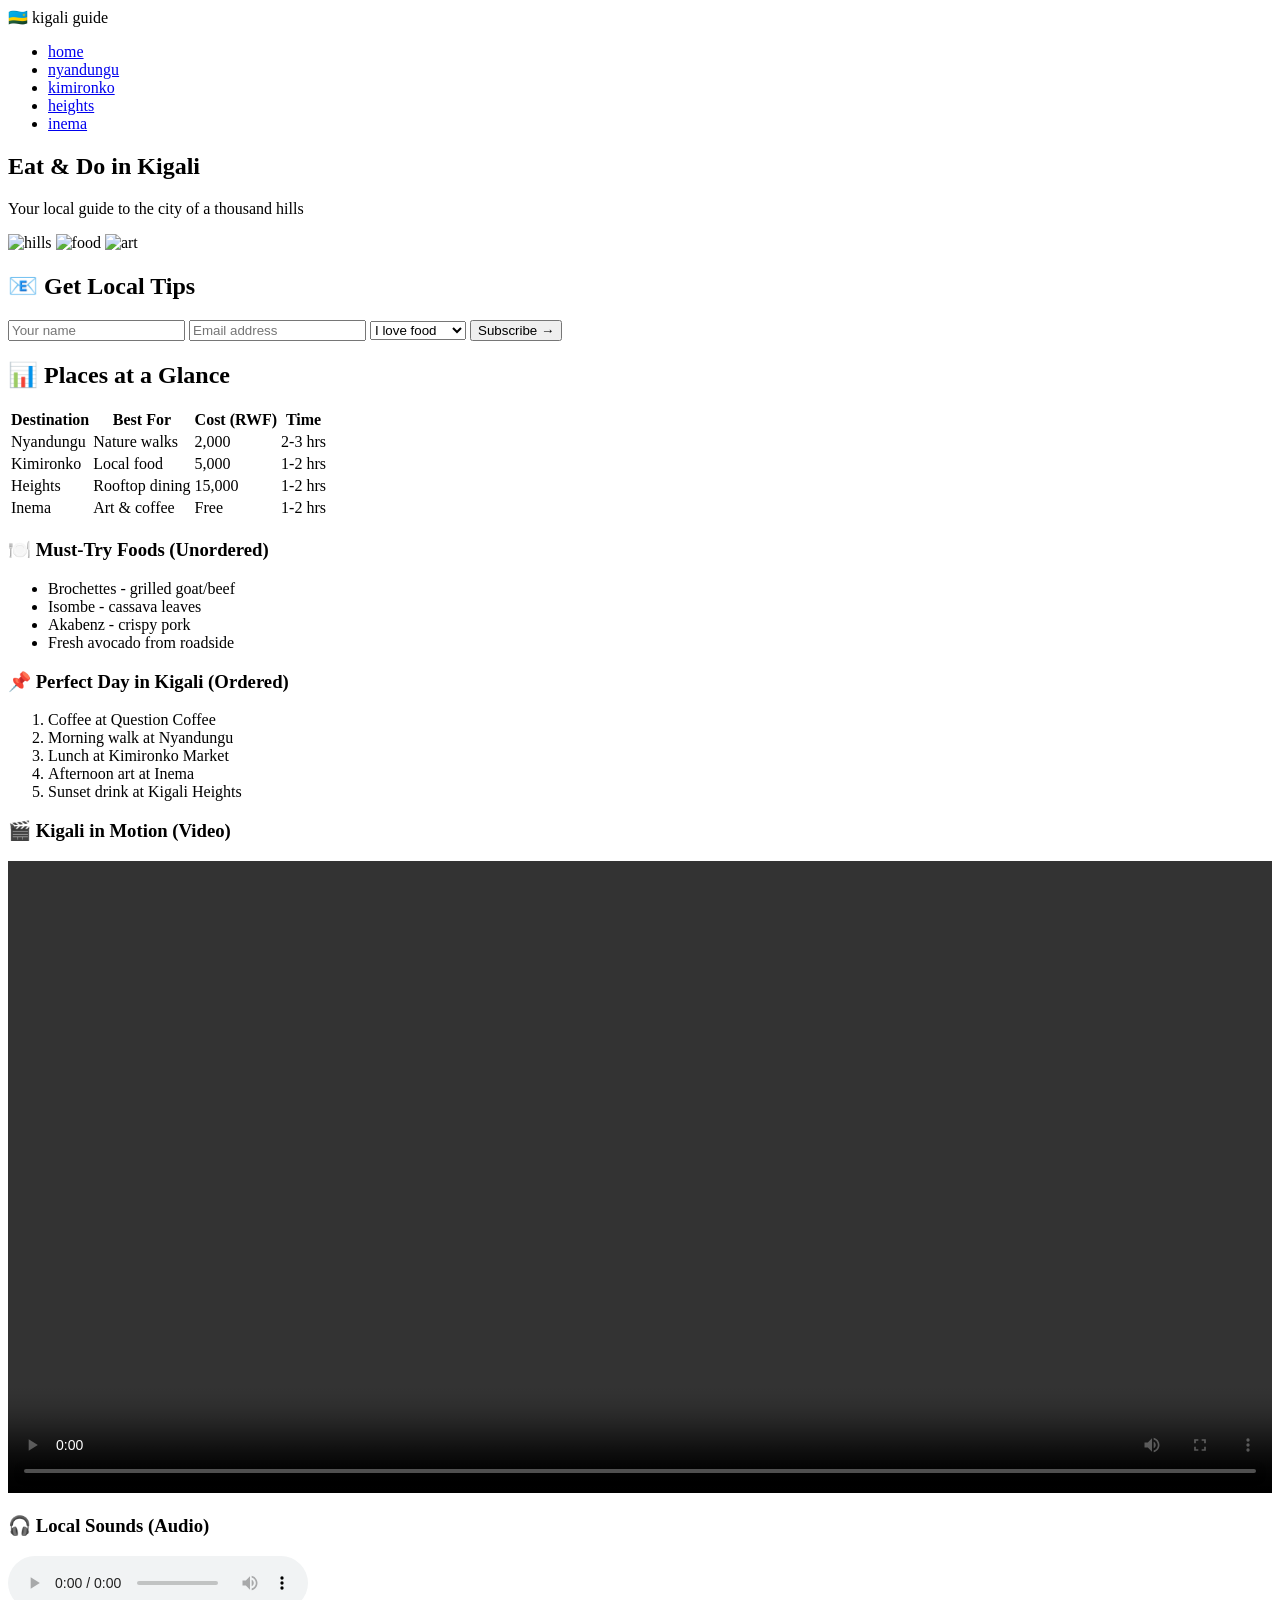
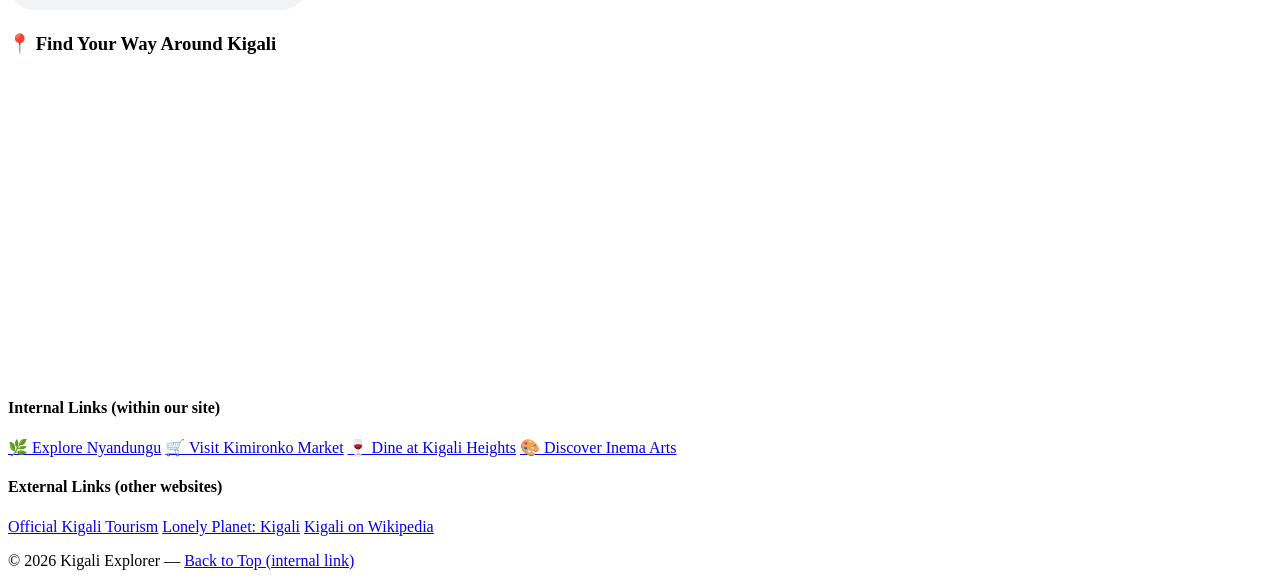
==== index.html @ 31eb6d19 "home page" ====
<!DOCTYPE html>
<html lang="en">
<head>
    <meta charset="UTF-8">
    <title>Kigali Explorer | Home</title>
    <link rel="stylesheet" href="style-home.css">
</head>
<body>

<header>
    <div class="logo">🇷🇼 kigali guide</div>
    <nav>
        <ul>
            <li><a href="index.html" class="active">home</a></li>
            <li><a href="nyandungu.html">nyandungu</a></li>
            <li><a href="kimironko.html">kimironko</a></li>
            <li><a href="heights.html">heights</a></li>
            <li><a href="inema.html">inema</a></li>
        </ul>
    </nav>
</header>

<main>
    <!-- Hero with images (images 1,2,3) -->
    <section class="hero">
        <h1>Eat & Do in Kigali</h1>
        <p>Your local guide to the city of a thousand hills</p>
        <div class="hero-images">
            <img src="https://placehold.co/600x400/2c5f2d/white?text=Kigali+Hills" alt="hills">
            <img src="https://placehold.co/600x400/d4a373/white?text=Local+Food" alt="food">
            <img src="https://placehold.co/600x400/5a4d7c/white?text=Art+Scene" alt="art">
        </div>
    </section>

    <!-- FORM (required) -->
    <section class="form-section">
        <h2>📧 Get Local Tips</h2>
        <form>
            <input type="text" placeholder="Your name" required>
            <input type="email" placeholder="Email address" required>
            <select>
                <option>I love food</option>
                <option>I love nature</option>
                <option>I love art</option>
            </select>
            <button type="submit">Subscribe →</button>
        </form>
    </section>

    <!-- TABLE (required) -->
    <section class="table-section">
        <h2>📊 Places at a Glance</h2>
        <table>
            <thead>
                <tr><th>Destination</th><th>Best For</th><th>Cost (RWF)</th><th>Time</th></tr>
            </thead>
            <tbody>
                <tr><td>Nyandungu</td><td>Nature walks</td><td>2,000</td><td>2-3 hrs</td></tr>
                <tr><td>Kimironko</td><td>Local food</td><td>5,000</td><td>1-2 hrs</td></tr>
                <tr><td>Heights</td><td>Rooftop dining</td><td>15,000</td><td>1-2 hrs</td></tr>
                <tr><td>Inema</td><td>Art & coffee</td><td>Free</td><td>1-2 hrs</td></tr>
            </tbody>
        </table>
    </section>

    <!-- LISTS: Unordered + Ordered (required) -->
    <section class="lists">
        <div class="unordered">
            <h3>🍽️ Must-Try Foods (Unordered)</h3>
            <ul>
                <li>Brochettes - grilled goat/beef</li>
                <li>Isombe - cassava leaves</li>
                <li>Akabenz - crispy pork</li>
                <li>Fresh avocado from roadside</li>
            </ul>
        </div>
        <div class="ordered">
            <h3>📌 Perfect Day in Kigali (Ordered)</h3>
            <ol>
                <li>Coffee at Question Coffee</li>
                <li>Morning walk at Nyandungu</li>
                <li>Lunch at Kimironko Market</li>
                <li>Afternoon art at Inema</li>
                <li>Sunset drink at Kigali Heights</li>
            </ol>
        </div>
    </section>

    <!-- VIDEO (required) + AUDIO (required) -->
    <section class="media-row">
        <div class="video-box">
            <h3>🎬 Kigali in Motion (Video)</h3>
            <video controls width="100%">
                <source src="https://www.learningcontainer.com/wp-content/uploads/2020/05/sample-mp4-file.mp4" type="video/mp4">
                Your browser doesn't support video.
            </video>
        </div>
        <div class="audio-box">
            <h3>🎧 Local Sounds (Audio)</h3>
            <audio controls>
                <source src="https://www.soundhelix.com/examples/mp3/SoundHelix-Song-2.mp3" type="audio/mpeg">
                Your browser doesn't support audio.
            </audio>
        </div>
    </section>

    <!-- EMBEDDED MAP / IFRAME (required) -->
    <section class="map-section">
        <h3>📍 Find Your Way Around Kigali</h3>
        <iframe 
            src="https://www.google.com/maps/embed?pb=!1m18!1m12!1m3!1d102311.972864892!2d30.0486859!3d-1.9441928!2m3!1f0!2f0!3f0!3m2!1i1024!2i768!4f13.1!3m3!1m2!1s0x19dca4258ed5e4c3%3A0xf783f7012c9be035!2sKigali!5e0!3m2!1sen!2srw!4v1712345678901" 
            width="100%" 
            height="300" 
            style="border:0;" 
            allowfullscreen 
            loading="lazy">
        </iframe>
    </section>

    <!-- INTERNAL + EXTERNAL LINKS (required) -->
    <footer>
        <div class="links">
            <h4>Internal Links (within our site)</h4>
            <a href="nyandungu.html">🌿 Explore Nyandungu</a>
            <a href="kimironko.html">🛒 Visit Kimironko Market</a>
            <a href="heights.html">🍷 Dine at Kigali Heights</a>
            <a href="inema.html">🎨 Discover Inema Arts</a>
            
            <h4>External Links (other websites)</h4>
            <a href="https://visitkigali.com" target="_blank">Official Kigali Tourism</a>
            <a href="https://www.lonelyplanet.com/rwanda/kigali" target="_blank">Lonely Planet: Kigali</a>
            <a href="https://en.wikipedia.org/wiki/Kigali" target="_blank">Kigali on Wikipedia</a>
        </div>
        <p>© 2026 Kigali Explorer — <a href="#top">Back to Top (internal link)</a></p>
    </footer>
</main>

</body>
</html>
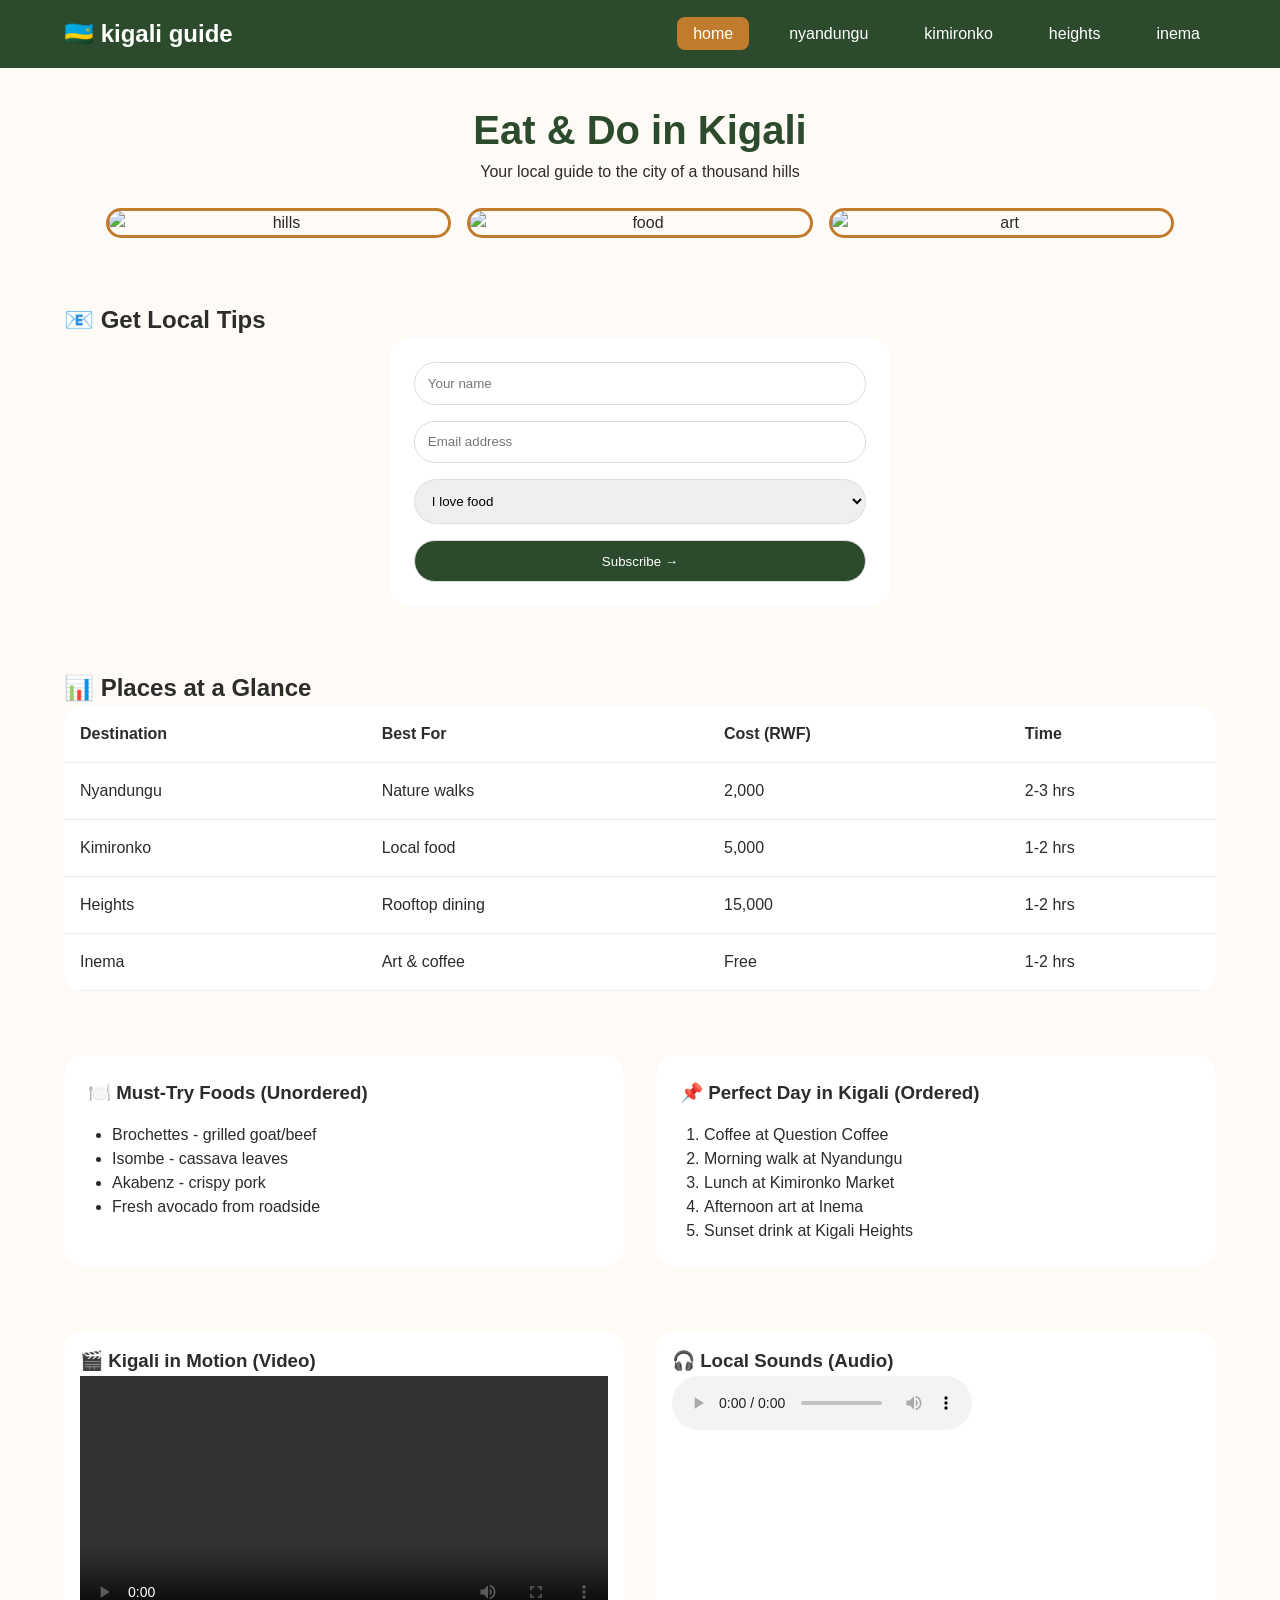
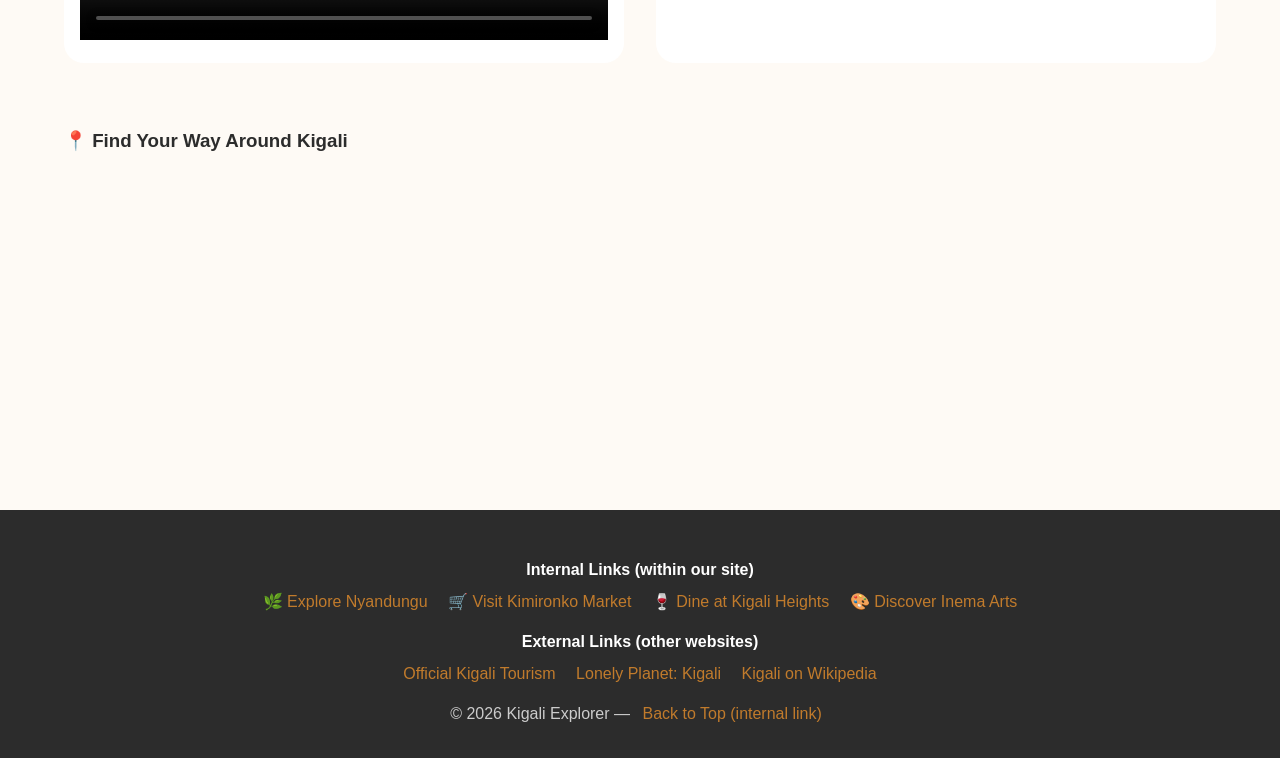
==== commit b5dce162: "remove  comment" ====
--- a/index.html
+++ b/index.html
@@ -21,7 +21,7 @@
 </header>
 
 <main>
-    <!-- Hero with images (images 1,2,3) -->
+   
     <section class="hero">
         <h1>Eat & Do in Kigali</h1>
         <p>Your local guide to the city of a thousand hills</p>
@@ -32,7 +32,7 @@
         </div>
     </section>
 
-    <!-- FORM (required) -->
+    
     <section class="form-section">
         <h2>📧 Get Local Tips</h2>
         <form>
@@ -47,7 +47,7 @@
         </form>
     </section>
 
-    <!-- TABLE (required) -->
+    
     <section class="table-section">
         <h2>📊 Places at a Glance</h2>
         <table>
@@ -63,7 +63,7 @@
         </table>
     </section>
 
-    <!-- LISTS: Unordered + Ordered (required) -->
+   
     <section class="lists">
         <div class="unordered">
             <h3>🍽️ Must-Try Foods (Unordered)</h3>
@@ -86,7 +86,7 @@
         </div>
     </section>
 
-    <!-- VIDEO (required) + AUDIO (required) -->
+    
     <section class="media-row">
         <div class="video-box">
             <h3>🎬 Kigali in Motion (Video)</h3>
@@ -104,7 +104,7 @@
         </div>
     </section>
 
-    <!-- EMBEDDED MAP / IFRAME (required) -->
+    
     <section class="map-section">
         <h3>📍 Find Your Way Around Kigali</h3>
         <iframe 
@@ -117,7 +117,7 @@
         </iframe>
     </section>
 
-    <!-- INTERNAL + EXTERNAL LINKS (required) -->
+   
     <footer>
         <div class="links">
             <h4>Internal Links (within our site)</h4>
--- a/style-home.css
+++ b/style-home.css
@@ -0,0 +1,157 @@
+* {
+    margin: 0;
+    padding: 0;
+    box-sizing: border-box;
+}
+body {
+    font-family: Arial, Helvetica, sans-serif;
+    background: #fefaf5;
+    color: #2c2c2c;
+    line-height: 1.5;
+}
+header {
+    display: flex;
+    justify-content: space-between;
+    align-items: center;
+    padding: 1rem 5%;
+    background: #2c4b2c;
+    flex-wrap: wrap;
+}
+.logo {
+    color: white;
+    font-size: 1.5rem;
+    font-weight: bold;
+}
+nav ul {
+    display: flex;
+    gap: 1.5rem;
+    list-style: none;
+}
+nav a {
+    color: white;
+    text-decoration: none;
+    padding: 0.5rem 1rem;
+    transition: 0.3s;
+}
+nav a:hover {
+    background: #c17b2c;
+    border-radius: 8px;
+}
+.active {
+    background: #c17b2c;
+    border-radius: 8px;
+}
+.hero {
+    text-align: center;
+    padding: 2rem 5%;
+}
+.hero h1 {
+    font-size: 2.5rem;
+    color: #2c4b2c;
+}
+.hero-images {
+    display: flex;
+    flex-wrap: wrap;
+    gap: 1rem;
+    justify-content: center;
+    margin-top: 1.5rem;
+}
+.hero-images img {
+    width: 30%;
+    min-width: 200px;
+    border-radius: 16px;
+    border: 3px solid #c17b2c;
+}
+.form-section, .table-section, .lists, .media-row, .map-section {
+    padding: 2rem 5%;
+}
+form {
+    background: white;
+    padding: 1.5rem;
+    border-radius: 20px;
+    max-width: 500px;
+    margin: 0 auto;
+    display: flex;
+    flex-direction: column;
+    gap: 1rem;
+}
+input, select, button {
+    padding: 0.8rem;
+    border-radius: 40px;
+    border: 1px solid #ddd;
+}
+button {
+    background: #2c4b2c;
+    color: white;
+    cursor: pointer;
+}
+button:hover {
+    background: #c17b2c;
+}
+table {
+    width: 100%;
+    border-collapse: collapse;
+    background: white;
+    border-radius: 16px;
+    overflow: hidden;
+}
+th, td {
+    padding: 1rem;
+    text-align: left;
+    border-bottom: 1px solid #eee;
+}
+.lists {
+    display: flex;
+    flex-wrap: wrap;
+    gap: 2rem;
+}
+.lists > div {
+    flex: 1;
+    background: white;
+    padding: 1.5rem;
+    border-radius: 20px;
+}
+.lists ul, .lists ol {
+    margin-left: 1.5rem;
+    margin-top: 1rem;
+}
+.media-row {
+    display: flex;
+    flex-wrap: wrap;
+    gap: 2rem;
+}
+.video-box, .audio-box {
+    flex: 1;
+    background: white;
+    padding: 1rem;
+    border-radius: 20px;
+}
+.map-section iframe {
+    border-radius: 20px;
+    margin-top: 1rem;
+}
+footer {
+    background: #2c2c2c;
+    color: #ccc;
+    padding: 2rem;
+    text-align: center;
+}
+footer a {
+    color: #c17b2c;
+    text-decoration: none;
+    margin: 0 0.5rem;
+}
+footer a:hover {
+    color: white;
+}
+.links {
+    margin-bottom: 1rem;
+}
+.links h4 {
+    margin: 1rem 0 0.5rem;
+    color: white;
+}
+@media (max-width: 700px) {
+    header { flex-direction: column; gap: 1rem; }
+    .hero-images img { width: 100%; }
+}
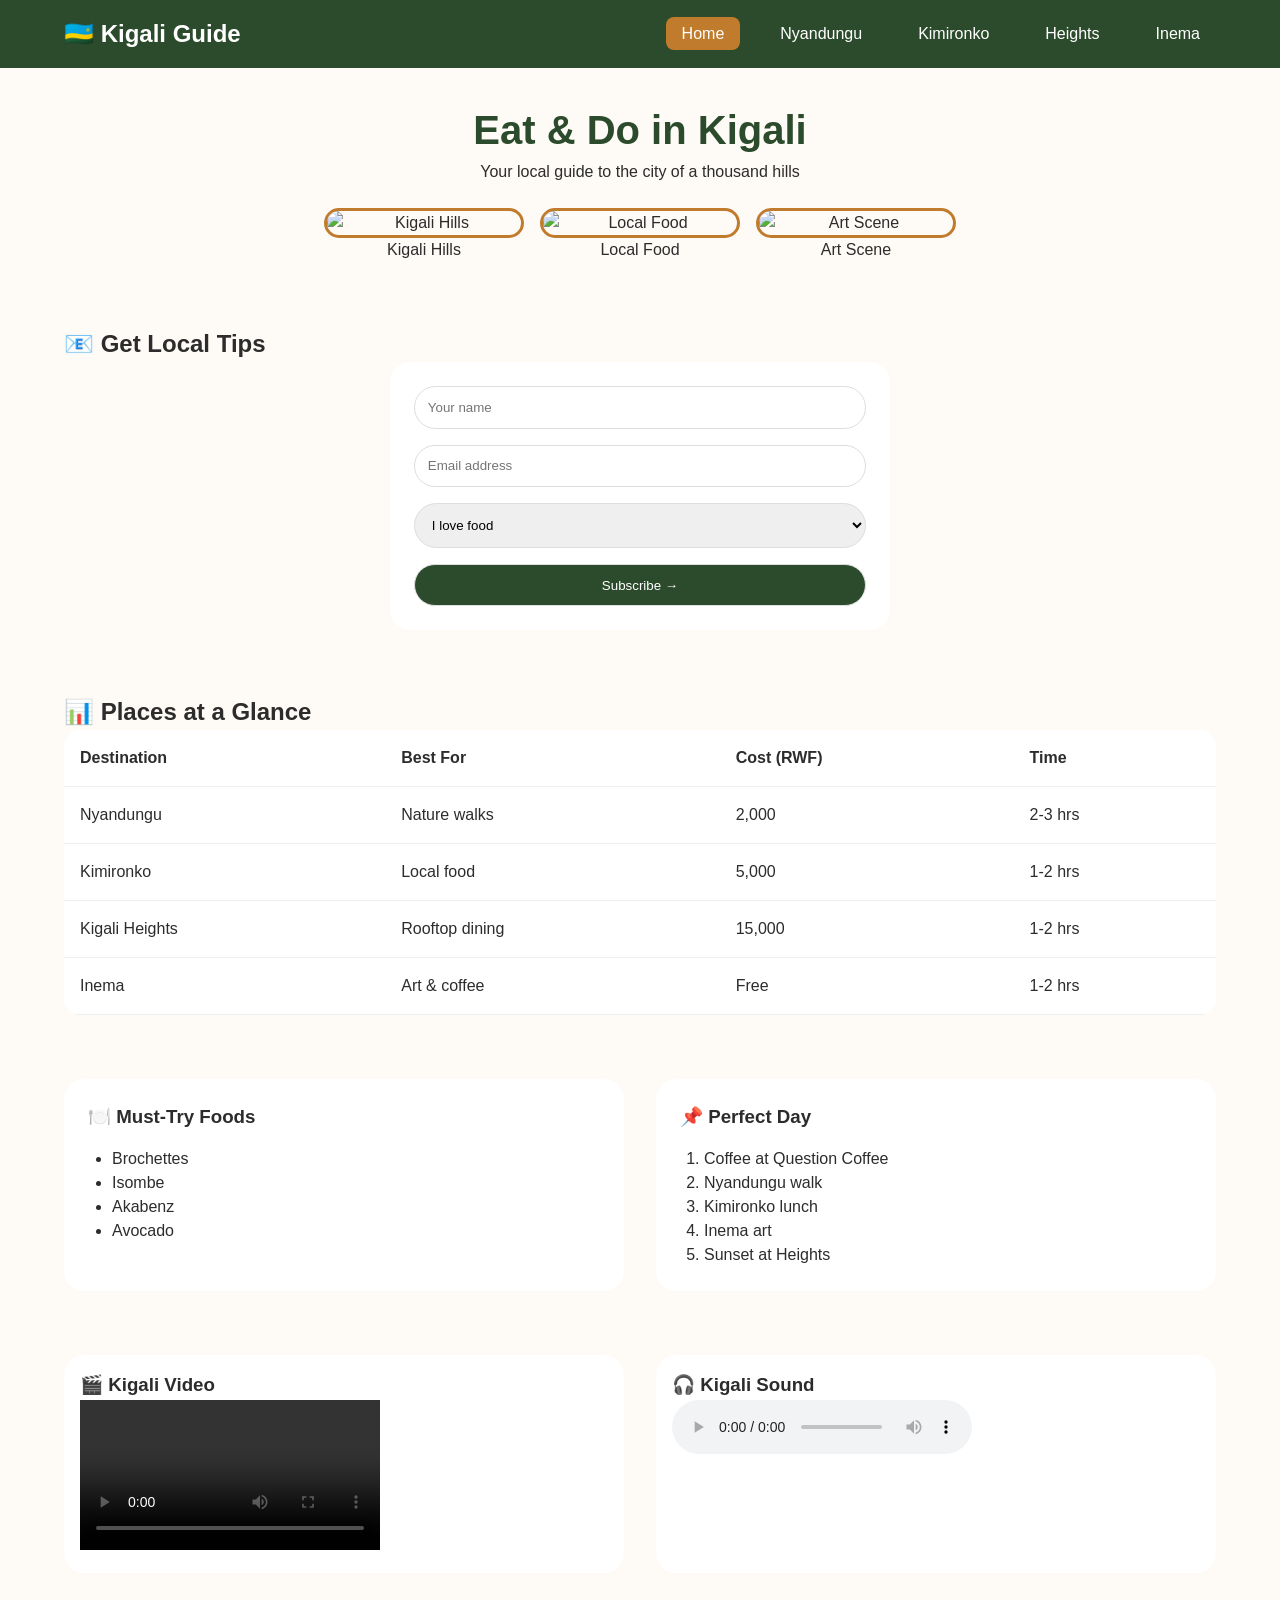
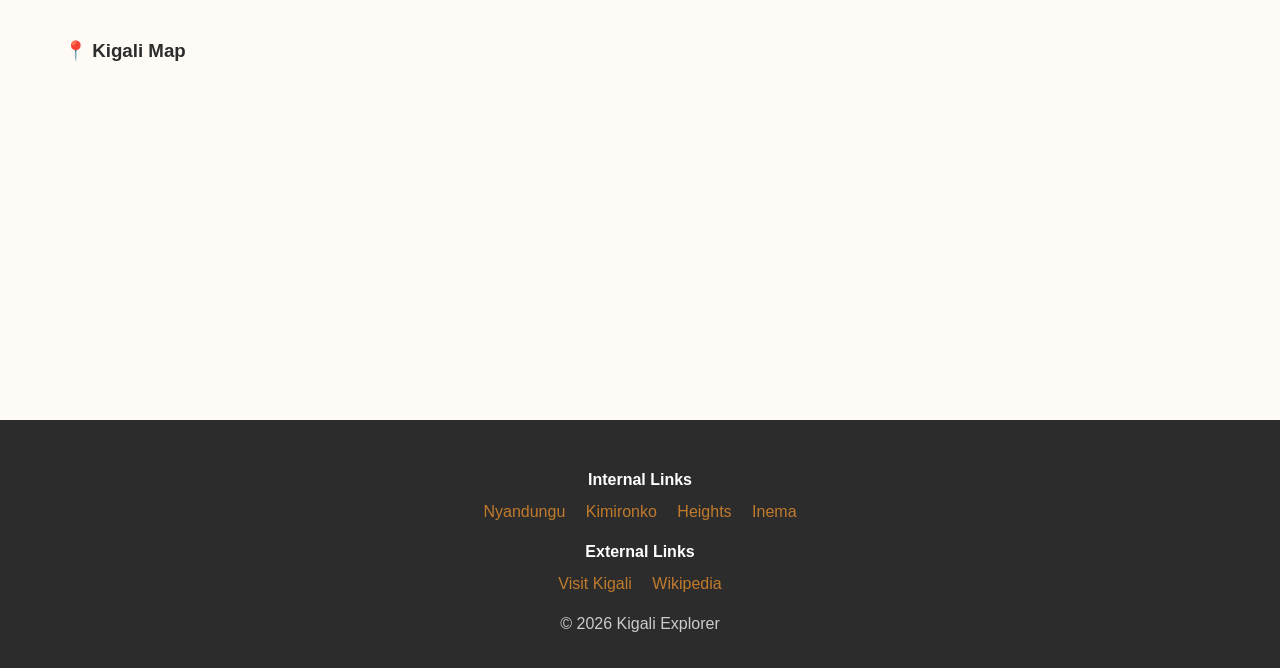
==== commit dc0c76a2: "index change image" ====
--- a/index.html
+++ b/index.html
@@ -2,138 +2,188 @@
 <html lang="en">
 <head>
     <meta charset="UTF-8">
+    <meta name="viewport" content="width=device-width, initial-scale=1.0">
     <title>Kigali Explorer | Home</title>
     <link rel="stylesheet" href="style-home.css">
 </head>
 <body>
 
 <header>
-    <div class="logo">🇷🇼 kigali guide</div>
+    <div class="logo">🇷🇼 Kigali Guide</div>
     <nav>
         <ul>
-            <li><a href="index.html" class="active">home</a></li>
-            <li><a href="nyandungu.html">nyandungu</a></li>
-            <li><a href="kimironko.html">kimironko</a></li>
-            <li><a href="heights.html">heights</a></li>
-            <li><a href="inema.html">inema</a></li>
+            <li><a href="index.html" class="active">Home</a></li>
+            <li><a href="nyandungu.html">Nyandungu</a></li>
+            <li><a href="kimironko.html">Kimironko</a></li>
+            <li><a href="kigali-heights.html">Heights</a></li>
+            <li><a href="inema.html">Inema</a></li>
         </ul>
     </nav>
 </header>
 
 <main>
-   
+
+    <!-- HERO -->
     <section class="hero">
         <h1>Eat & Do in Kigali</h1>
         <p>Your local guide to the city of a thousand hills</p>
+
         <div class="hero-images">
-            <img src="https://placehold.co/600x400/2c5f2d/white?text=Kigali+Hills" alt="hills">
-            <img src="https://placehold.co/600x400/d4a373/white?text=Local+Food" alt="food">
-            <img src="https://placehold.co/600x400/5a4d7c/white?text=Art+Scene" alt="art">
+
+            <div class="image-card">
+                <img src="https://images.unsplash.com/photo-1547471080-7cc2caa01a7e?w=600" alt="Kigali Hills">
+                <p>Kigali Hills</p>
+            </div>
+
+            <div class="image-card">
+                <img src="https://images.unsplash.com/photo-1504674900247-0877df9cc836?w=600" alt="Local Food">
+                <p>Local Food</p>
+            </div>
+
+            <div class="image-card">
+                <img src="https://images.unsplash.com/photo-1518998053901-5348d3961a04?w=600" alt="Art Scene">
+                <p>Art Scene</p>
+            </div>
+
         </div>
     </section>
 
-    
+    <!-- FORM -->
     <section class="form-section">
         <h2>📧 Get Local Tips</h2>
+
         <form>
             <input type="text" placeholder="Your name" required>
             <input type="email" placeholder="Email address" required>
+
             <select>
                 <option>I love food</option>
                 <option>I love nature</option>
                 <option>I love art</option>
             </select>
+
             <button type="submit">Subscribe →</button>
         </form>
     </section>
 
-    
+    <!-- TABLE -->
     <section class="table-section">
         <h2>📊 Places at a Glance</h2>
+
         <table>
             <thead>
-                <tr><th>Destination</th><th>Best For</th><th>Cost (RWF)</th><th>Time</th></tr>
+                <tr>
+                    <th>Destination</th>
+                    <th>Best For</th>
+                    <th>Cost (RWF)</th>
+                    <th>Time</th>
+                </tr>
             </thead>
             <tbody>
-                <tr><td>Nyandungu</td><td>Nature walks</td><td>2,000</td><td>2-3 hrs</td></tr>
-                <tr><td>Kimironko</td><td>Local food</td><td>5,000</td><td>1-2 hrs</td></tr>
-                <tr><td>Heights</td><td>Rooftop dining</td><td>15,000</td><td>1-2 hrs</td></tr>
-                <tr><td>Inema</td><td>Art & coffee</td><td>Free</td><td>1-2 hrs</td></tr>
+                <tr>
+                    <td>Nyandungu</td>
+                    <td>Nature walks</td>
+                    <td>2,000</td>
+                    <td>2-3 hrs</td>
+                </tr>
+                <tr>
+                    <td>Kimironko</td>
+                    <td>Local food</td>
+                    <td>5,000</td>
+                    <td>1-2 hrs</td>
+                </tr>
+                <tr>
+                    <td>Kigali Heights</td>
+                    <td>Rooftop dining</td>
+                    <td>15,000</td>
+                    <td>1-2 hrs</td>
+                </tr>
+                <tr>
+                    <td>Inema</td>
+                    <td>Art & coffee</td>
+                    <td>Free</td>
+                    <td>1-2 hrs</td>
+                </tr>
             </tbody>
         </table>
     </section>
 
-   
+    <!-- LISTS -->
     <section class="lists">
-        <div class="unordered">
-            <h3>🍽️ Must-Try Foods (Unordered)</h3>
+
+        <div>
+            <h3>🍽️ Must-Try Foods</h3>
             <ul>
-                <li>Brochettes - grilled goat/beef</li>
-                <li>Isombe - cassava leaves</li>
-                <li>Akabenz - crispy pork</li>
-                <li>Fresh avocado from roadside</li>
+                <li>Brochettes</li>
+                <li>Isombe</li>
+                <li>Akabenz</li>
+                <li>Avocado</li>
             </ul>
         </div>
-        <div class="ordered">
-            <h3>📌 Perfect Day in Kigali (Ordered)</h3>
+
+        <div>
+            <h3>📌 Perfect Day</h3>
             <ol>
                 <li>Coffee at Question Coffee</li>
-                <li>Morning walk at Nyandungu</li>
-                <li>Lunch at Kimironko Market</li>
-                <li>Afternoon art at Inema</li>
-                <li>Sunset drink at Kigali Heights</li>
+                <li>Nyandungu walk</li>
+                <li>Kimironko lunch</li>
+                <li>Inema art</li>
+                <li>Sunset at Heights</li>
             </ol>
         </div>
+
     </section>
 
-    
+    <!-- MEDIA -->
     <section class="media-row">
+
         <div class="video-box">
-            <h3>🎬 Kigali in Motion (Video)</h3>
-            <video controls width="100%">
-                <source src="https://www.learningcontainer.com/wp-content/uploads/2020/05/sample-mp4-file.mp4" type="video/mp4">
-                Your browser doesn't support video.
+            <h3>🎬 Kigali Video</h3>
+            <video controls>
+                <source src="https://www.learningcontainer.com/wp-content/uploads/2020/05/sample-mp4-file.mp4">
             </video>
         </div>
+
         <div class="audio-box">
-            <h3>🎧 Local Sounds (Audio)</h3>
+            <h3>🎧 Kigali Sound</h3>
             <audio controls>
-                <source src="https://www.soundhelix.com/examples/mp3/SoundHelix-Song-2.mp3" type="audio/mpeg">
-                Your browser doesn't support audio.
+                <source src="https://www.soundhelix.com/examples/mp3/SoundHelix-Song-2.mp3">
             </audio>
         </div>
+
     </section>
 
-    
+    <!-- MAP -->
     <section class="map-section">
-        <h3>📍 Find Your Way Around Kigali</h3>
-        <iframe 
-            src="https://www.google.com/maps/embed?pb=!1m18!1m12!1m3!1d102311.972864892!2d30.0486859!3d-1.9441928!2m3!1f0!2f0!3f0!3m2!1i1024!2i768!4f13.1!3m3!1m2!1s0x19dca4258ed5e4c3%3A0xf783f7012c9be035!2sKigali!5e0!3m2!1sen!2srw!4v1712345678901" 
-            width="100%" 
-            height="300" 
-            style="border:0;" 
-            allowfullscreen 
+        <h3>📍 Kigali Map</h3>
+
+        <iframe
+            src="https://www.google.com/maps/@-1.9380612,30.0823993,14z?entry=ttu&g_ep=EgoyMDI2MDQyMi4wIKXMDSoASAFQAw%3D%3D"
+            width="100%"
+            height="300"
+            style="border:0;"
             loading="lazy">
         </iframe>
     </section>
 
-   
-    <footer>
-        <div class="links">
-            <h4>Internal Links (within our site)</h4>
-            <a href="nyandungu.html">🌿 Explore Nyandungu</a>
-            <a href="kimironko.html">🛒 Visit Kimironko Market</a>
-            <a href="heights.html">🍷 Dine at Kigali Heights</a>
-            <a href="inema.html">🎨 Discover Inema Arts</a>
-            
-            <h4>External Links (other websites)</h4>
-            <a href="https://visitkigali.com" target="_blank">Official Kigali Tourism</a>
-            <a href="https://www.lonelyplanet.com/rwanda/kigali" target="_blank">Lonely Planet: Kigali</a>
-            <a href="https://en.wikipedia.org/wiki/Kigali" target="_blank">Kigali on Wikipedia</a>
-        </div>
-        <p>© 2026 Kigali Explorer — <a href="#top">Back to Top (internal link)</a></p>
-    </footer>
 </main>
+
+<!-- FOOTER -->
+<footer>
+    <div class="links">
+        <h4>Internal Links</h4>
+        <a href="nyandungu.html">Nyandungu</a>
+        <a href="kimironko.html">Kimironko</a>
+        <a href="kigali-heights.html">Heights</a>
+        <a href="inema.html">Inema</a>
+
+        <h4>External Links</h4>
+        <a href="https://visitkigali.com" target="_blank">Visit Kigali</a>
+        <a href="https://en.wikipedia.org/wiki/Kigali" target="_blank">Wikipedia</a>
+    </div>
+
+    <p>© 2026 Kigali Explorer</p>
+</footer>
 
 </body>
 </html>
